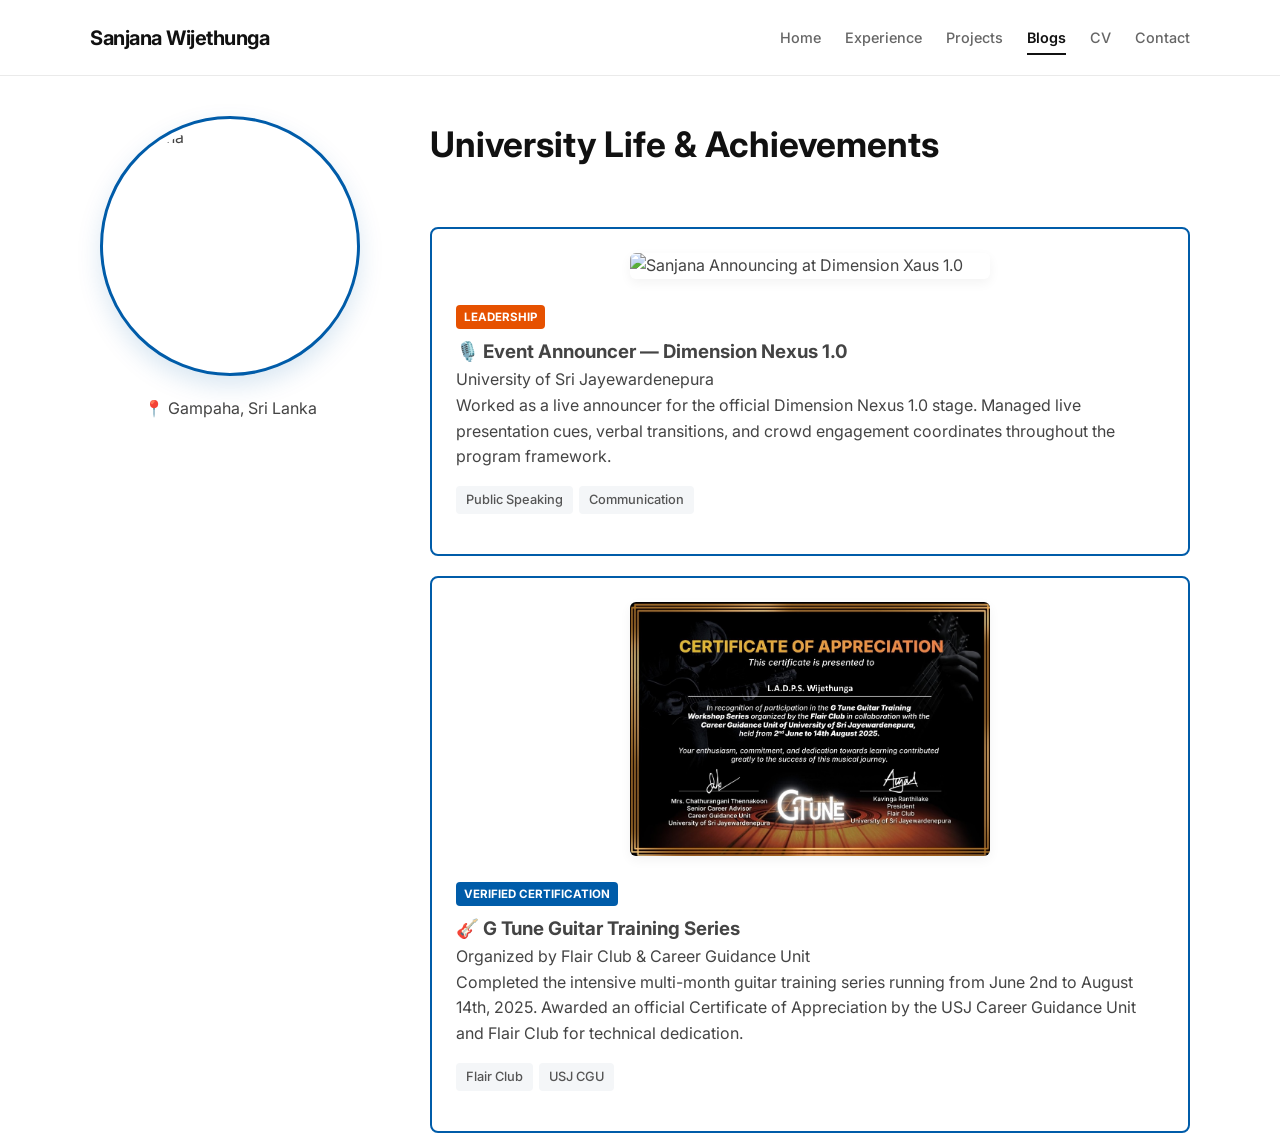
==== Blogs.html @ 4e3bff7c "Created the Blogs.html file" ====
<!DOCTYPE html>
<html lang="en">
<head>
    <meta charset="UTF-8">
    <meta name="viewport" content="width=device-width, initial-scale=1.0">
    <title>Sanjana Wijethunga | Campus Life</title>
    <link rel="stylesheet" href="style.css">
    <link href="https://fonts.googleapis.com/css2?family=Inter:wght@300;400;500;600;700&display=swap" rel="stylesheet">
</head>
<body>

    <!-- Identical Top Header -->
    <header class="top-header">
        <div class="header-container">
            <div class="header-brand">
                <span class="brand-name">Sanjana Wijethunga</span>
            </div>
            <nav class="top-nav">
                <a href="index.html" class="nav-item">Home</a>
                <a href="experience.html" class="nav-item">Experience</a>
                <a href="projects.html" class="nav-item">Projects</a>
                <a href="blog.html" class="nav-item active">Blogs</a>
                <a href="cv.html" class="nav-item">CV</a>
                <a href="contact.html" class="nav-item">Contact</a>
            </nav>
        </div>
    </header>

    <!-- Two-Column Body Content Split -->
    <div class="portfolio-container">
        
        <!-- Left Column: Profile Sidebar -->
        <aside class="profile-column">
            <img src="sanjana1.jpeg" alt="Sanjana" class="profile-img custom-photo-highlight" 
                 onmouseover="this.style.transform='scale(1.03)'; this.style.boxShadow='0 12px 30px rgba(0, 92, 169, 0.25)';"
                 onmouseout="this.style.transform='scale(1)'; this.style.boxShadow='0 10px 25px rgba(0, 92, 169, 0.15)';">
            <div class="profile-location">📍 Gampaha, Sri Lanka</div>
        </aside>

        <!-- Right Column: Visual Media Achievements Stream -->
        <main class="content-column">
            <h2 class="content-title">University Life & Achievements</h2>
            
            <div class="blog-grid-container">
                
                <!-- Entry 1: Dimension Xaus 1.0 Announcer (Updated to Signature Blue Border) -->
                <div class="blog-visual-card" style="flex-direction: column; padding-top: 24px; border: 2px solid #005ca9; border-radius: 8px; background-color: #ffffff; margin-bottom: 20px;">
                    <!-- Clean Centered Photo Frame -->
                    <div class="blog-media-side" style="flex: none; width: 360px; max-width: 90%; height: auto; border: none; border-radius: 6px; overflow: hidden; box-shadow: 0 4px 12px rgba(0, 0, 0, 0.05); margin: 0 auto;">
                        <img src="Announcer.JPEG" alt="Sanjana Announcing at Dimension Xaus 1.0" style="width: 100%; height: auto; display: block; object-fit: contain;">
                    </div>
                    <!-- Left-Aligned Text Content Block -->
                    <div class="blog-info-side" style="padding: 24px; width: 100%; box-sizing: border-box; text-align: left;">
                        <div class="blog-header-meta">
                            <span class="p-badge b-academic" style="background-color: #e65100; color: #ffffff; display: inline-block; margin-bottom: 8px;">Leadership</span>
                            <h3 class="blog-card-title">🎙️ Event Announcer — Dimension Nexus 1.0</h3>
                            <p class="blog-card-subtitle">University of Sri Jayewardenepura</p>
                        </div>
                        <p class="blog-card-short-desc" style="margin-bottom: 16px;">
                            Worked as a live announcer for the official Dimension Nexus 1.0 stage. Managed live presentation cues, verbal transitions, and crowd engagement coordinates throughout the program framework.
                        </p>
                        <div class="project-tags-deck">
                            <span class="tech-tag">Public Speaking</span>
                            <span class="tech-tag">Communication</span>
                        </div>
                    </div>
                </div>

                <!-- Entry 2: G Tune Guitar Certification (Signature Blue Border) -->
                <div class="blog-visual-card" style="flex-direction: column; padding-top: 24px; border: 2px solid #005ca9; border-radius: 8px; background-color: #ffffff;">
                    <!-- Clean Centered Photo Frame -->
                    <div class="blog-media-side" style="flex: none; width: 360px; max-width: 90%; height: auto; border: none; border-radius: 6px; overflow: hidden; box-shadow: 0 4px 12px rgba(0, 0, 0, 0.05); margin: 0 auto;">
                        <img src="Gtunes Certificate.jpeg" alt="G Tune Guitar Workshop Certificate Presentation" style="width: 100%; height: auto; display: block; object-fit: contain;">
                    </div>
                    <!-- Left-Aligned Text Content Block -->
                    <div class="blog-info-side" style="padding: 24px; width: 100%; box-sizing: border-box; text-align: left;">
                        <div class="blog-header-meta">
                            <span class="p-badge b-academic" style="background-color: #005ca9; color: #ffffff; display: inline-block; margin-bottom: 8px;">Verified Certification</span>
                            <h3 class="blog-card-title">🎸 G Tune Guitar Training Series</h3>
                            <p class="blog-card-subtitle">Organized by Flair Club & Career Guidance Unit</p>
                        </div>
                        <p class="blog-card-short-desc" style="margin-bottom: 16px;">
                            Completed the intensive multi-month guitar training series running from June 2nd to August 14th, 2025. Awarded an official Certificate of Appreciation by the USJ Career Guidance Unit and Flair Club for technical dedication.
                        </p>
                        <div class="project-tags-deck">
                            <span class="tech-tag">Flair Club</span>
                            <span class="tech-tag">USJ CGU</span>
                        </div>
                    </div>
                </div>

            </div>
        </main>
    </div>

</body>
</html>
---- style.css ----
/* Base Reset Elements */
* {
    margin: 0;
    padding: 0;
    box-sizing: border-box;
}

body {
    font-family: 'Inter', -apple-system, sans-serif;
    background-color: #ffffff;
    color: #444444;
    line-height: 1.6;
    -webkit-font-smoothing: antialiased;
}

/* Horizontal Top Header Layout */
.top-header {
    width: 100%;
    background-color: #ffffff;
    border-bottom: 1px solid #eaeaea;
    position: sticky;
    top: 0;
    z-index: 1000;
}

.header-container {
    max-width: 1140px;
    margin: 0 auto;
    padding: 20px;
    display: flex;
    justify-content: space-between;
    align-items: center;
}

.brand-name {
    font-size: 1.25rem;
    font-weight: 700;
    color: #111111;
    letter-spacing: -0.5px;
}

/* Top Horizontal Navigation Links */
.top-nav {
    display: flex;
    gap: 24px;
    align-items: center;
}

.nav-item {
    text-decoration: none;
    font-size: 0.9rem;
    font-weight: 500;
    color: #666666;
    transition: color 0.2s ease;
    padding: 6px 0;
    position: relative; /* Setup anchor point for the absolute underline */
}

.nav-item:hover {
    color: #111111;
}

/* Refined Stable Active Navigation Layout */
.nav-item.active {
    color: #111111;
    font-weight: 600;
}

.nav-item.active::after {
    content: '';
    position: absolute;
    bottom: 0;
    left: 0;
    width: 100%;
    height: 2px;
    background-color: #111111;
}

/* Two-Column Distribution Container */
.portfolio-container {
    display: flex;
    max-width: 1140px;
    margin: 40px auto 0 auto;
    padding: 0 20px;
    gap: 60px;
}

/* Left Image Column Box */
.profile-column {
    flex: 0 0 280px;
    display: flex;
    flex-direction: column;
    align-items: center;
}

.profile-img {
    width: 260px;
    height: 260px;
    border-radius: 50%; /* Generates the identical large circular mask */
    object-fit: cover;
    margin-bottom: 20px;
}

/* Sidebar Profile Metadata Info Box Style */
.profile-meta-box {
    width: 100%;
    display: flex;
    flex-direction: column;
    gap: 12px;
    margin-top: 10px;
    padding: 0 10px;
}

.meta-row {
    display: flex;
    align-items: flex-start;
    gap: 12px;
    font-size: 0.9rem;
    color: #444444;
    text-align: left;
}

.meta-icon {
    font-size: 1rem;
    flex-shrink: 0;
}

.meta-text a {
    color: #444444;
    text-decoration: none;
}

.meta-text a:hover {
    color: #111111;
    text-decoration: underline;
}

/* Sidebar Line Spacers */
.sidebar-divider {
    width: 100%;
    border: 0;
    border-top: 1px solid #eaeaea;
    margin: 20px 0;
}

/* Link Groups Architecture Blocks */
.links-group {
    width: 100%;
    text-align: left;
    padding: 0 10px;
}

.links-group-title {
    font-size: 1rem;
    font-weight: 700;
    color: #111111;
    margin-bottom: 16px;
}

.sidebar-links-list {
    list-style: none;
    display: flex;
    flex-direction: column;
    gap: 14px;
}

.sidebar-links-list li a {
    display: flex;
    justify-content: space-between;
    align-items: center;
    text-decoration: none;
    font-size: 0.95rem;
    color: #444444;
    transition: color 0.2s ease;
}

.sidebar-links-list li a:hover {
    color: #111111;
}

.arrow-icon {
    font-size: 0.85rem;
    color: #999999;
    transition: color 0.2s ease;
}

.sidebar-links-list li a:hover .arrow-icon {
    color: #111111;
}

/* Right Content Column Layout */
.content-column {
    flex: 1;
    display: flex;
    flex-direction: column;
    gap: 30px;
}

/* Typography Inside Main Section */
.content-title {
    font-size: 2.2rem;
    font-weight: 700;
    color: #111111;
    margin-bottom: 25px;
}

.about-text {
    font-size: 1rem;
    color: #555555;
    margin-bottom: 20px;
    text-align: left;
}

/* Content Information Cards (For experience & projects pages) */
.info-card {
    background-color: #ffffff;
    border: 1px solid #eef0f2;
    border-radius: 12px;
    padding: 28px;
}

.card-title {
    font-size: 1.3rem;
    font-weight: 700;
    color: #111111;
    margin-bottom: 20px;
}

/* Layout Adaptation for Mobile Screens */
@media (max-width: 800px) {
    .header-container {
        flex-direction: column;
        gap: 15px;
        text-align: center;
    }
    
    .top-nav {
        gap: 15px;
        flex-wrap: wrap;
        justify-content: center;
    }

    .portfolio-container {
        flex-direction: column;
        align-items: center;
        gap: 40px;
        margin-top: 20px;
    }

    .profile-column {
        flex: none;
        width: 100%;
    }
}

/* Brand Vector Icon Formatting Rules */
.sidebar-links-list .link-label {
    display: flex;
    align-items: center;
    gap: 8px;
}

.brand-logo-icon {
    width: 16px;
    height: 16px;
    transition: fill 0.2s ease;
    display: inline-block;
}

/* Specific Brand Colors for Logos */
.linkedin-icon {
    fill: #0a66c2; /* Official LinkedIn Blue */
}

.github-icon {
    fill: #24292e; /* Official GitHub Dark Gray */
}

/* Elegant color transitions when hovering over rows */
.sidebar-links-list li a:hover .linkedin-icon {
    fill: #004182; /* Deepens the blue on hover */
}

.sidebar-links-list li a:hover .github-icon {
    fill: #000000; /* Darkens to pure black on hover */
}

/* ==========================================================================
   NEW ADDITIONS: Timeline Architecture & Graphical Skills Grid
   ========================================================================== */

/* Timeline Layout for Education Milestones */
.timeline {
    position: relative;
    padding-left: 24px;
    border-left: 2px solid #eaeaea;
    display: flex;
    flex-direction: column;
}

.timeline-item {
    position: relative;
}

/* Custom indicator node elements mimicking modern CVs */
.timeline-item::before {
    content: '';
    position: absolute;
    left: -31px;
    top: 6px;
    width: 12px;
    height: 12px;
    border-radius: 50%;
    background-color: #ffffff;
    border: 2px solid #111111;
    z-index: 2;
}

.item-header {
    display: flex;
    justify-content: space-between;
    align-items: center;
    margin-bottom: 6px;
    flex-wrap: wrap;
    gap: 8px;
}

.item-role {
    font-size: 1.1rem;
    font-weight: 600;
    color: #111111;
}

/* Timeline Custom Status Badges */
.badge {
    font-size: 0.75rem;
    font-weight: 600;
    padding: 4px 8px;
    border-radius: 4px;
}

.badge-present {
    background-color: #e6f4ea;
    color: #137333;
}

.item-institution {
    font-size: 0.95rem;
    font-weight: 500;
    color: #666666;
    margin-bottom: 8px;
}

.item-details {
    font-size: 0.95rem;
    color: #555555;
}

/* Technical Skills Tool Matrix Design */
.skills-icon-grid {
    display: grid;
    grid-template-columns: repeat(auto-fill, minmax(90px, 1fr));
    gap: 30px 20px;
    margin-top: 25px;
    justify-items: center;
}

.skills-icon-item {
    display: flex;
    flex-direction: column;
    align-items: center;
    justify-content: center;
    text-align: center;
    gap: 12px;
    width: 100%;
}

.skill-logo {
    width: 48px;
    height: 48px;
    object-fit: contain;
    filter: drop-shadow(0px 2px 4px rgba(0, 0, 0, 0.05));
    transition: transform 0.2s ease;
}

.skills-icon-item:hover .skill-logo {
    transform: translateY(-4px);
}

.skill-name {
    font-size: 0.85rem;
    font-weight: 500;
    color: #444444;
}

/* Fallback structural styling for custom scientific software icon modules */
.fallback-skill-icon {
    width: 48px;
    height: 48px;
    border-radius: 10px;
    display: flex;
    align-items: center;
    justify-content: center;
    font-size: 1.6rem;
    box-shadow: 0px 2px 5px rgba(0,0,0,0.06);
    border: 1px solid #f0f0f0;
    transition: transform 0.2s ease;
    background-color: #ffffff;
}

.math-orange { border-color: #ffe0cc; background-color: #fff5f0; }
.physics-blue { border-color: #d0e8ff; background-color: #f2f8ff; }
.xampp-orange { border-color: #ffd8be; background-color: #fff9f5; }

.skills-icon-item:hover .fallback-skill-icon {
    transform: translateY(-4px);
}

/* Responsive adjustment breakpoints for icons in mobile viewport views */
@media (max-width: 480px) {
    .skills-icon-grid {
        grid-template-columns: repeat(3, 1fr);
        gap: 20px 10px;
    }
}

/* --- Custom Project Showcase Elements --- */

/* Photo Highlight Framework */
.custom-photo-highlight {
    border: 3px solid #005ca9;
    padding: 6px;
    background-color: #ffffff;
    box-shadow: 0 10px 25px rgba(0, 92, 169, 0.15);
    transition: transform 0.3s ease, box-shadow 0.3s ease;
    display: block;
}

/* Card Outer Containers */
.projects-wrapper {
    display: flex;
    flex-direction: column;
    gap: 20px;
    margin-top: 15px;
}

.custom-project-card {
    background-color: #ffffff;
    border: 2px solid #e2e8f0;
    border-radius: 8px;
    padding: 24px;
    box-shadow: 0 4px 12px rgba(0, 0, 0, 0.01);
    transition: border-color 0.25s ease, box-shadow 0.25s ease;
}

/* Highlighted Main Profile Card Accent */
.custom-project-card.featured-project {
    border-color: #005ca9;
    box-shadow: 0 4px 14px rgba(0, 92, 169, 0.03);
}

.custom-project-card:hover {
    border-color: #005ca9;
    box-shadow: 0 6px 18px rgba(0, 92, 169, 0.06);
}

/* Header Text Alignments */
.project-header-row {
    display: flex;
    justify-content: space-between;
    align-items: flex-start;
    flex-wrap: wrap;
    gap: 10px;
    margin-bottom: 4px;
}

.project-card-title {
    font-size: 1.2rem;
    font-weight: 700;
    color: #111111;
    margin: 0;
}

.project-card-subtitle {
    font-size: 0.88rem;
    font-weight: 600;
    color: #005ca9;
    margin: 0 0 12px 0;
}

.project-card-text {
    font-size: 0.95rem;
    line-height: 1.6;
    color: #444444;
    margin: 0 0 16px 0;
}

/* Dynamic Tag Array Deck */
.project-tags-deck {
    display: flex;
    flex-wrap: wrap;
    gap: 6px;
    margin-bottom: 16px;
}

.tech-tag {
    font-size: 0.8rem;
    font-weight: 500;
    padding: 4px 10px;
    background-color: #f4f6f8;
    color: #555555;
    border-radius: 4px;
}

/* Micro Badge Layout Elements */
.project-badge-container {
    display: flex;
    gap: 6px;
}

.p-badge {
    font-size: 0.72rem;
    font-weight: 700;
    text-transform: uppercase;
    padding: 3px 8px;
    border-radius: 4px;
    background-color: #f1f5f9;
    color: #475569;
}

.p-badge.b-featured {
    background-color: #111111;
    color: #ffffff;
}

.p-badge.b-academic {
    background-color: #e3f2fd;
    color: #005ca9;
}

/* Interactive Action Triggers */
.project-action-bar {
    display: flex;
    gap: 12px;
    border-top: 1px solid #f1f5f9;
    padding-top: 16px;
    margin-top: 8px;
}

.project-btn-primary {
    font-size: 0.88rem;
    font-weight: 600;
    color: #ffffff;
    background-color: #005ca9;
    padding: 6px 14px;
    border-radius: 6px;
    text-decoration: none;
    transition: background-color 0.2s ease;
}

.project-btn-primary:hover {
    background-color: #004682;
}

.project-btn-secondary {
    font-size: 0.88rem;
    font-weight: 600;
    color: #005ca9;
    background-color: transparent;
    padding: 6px 14px;
    border: 1px solid #005ca9;
    border-radius: 6px;
    text-decoration: none;
    transition: background-color 0.2s ease, color 0.2s ease;
}

.project-btn-secondary:hover {
    background-color: rgba(0, 92, 169, 0.05);
}

/* ==========================================================================
   Case Study Detail Page Layout Styles (For project-detail.html)
   ========================================================================== */

.case-study-body {
    font-family: 'Inter', sans-serif;
    background-color: #ffffff;
    color: #111111;
    margin: 0;
    padding: 0;
}

.case-study-wrapper {
    max-width: 900px;
    margin: 0 auto;
    padding: 40px 20px 80px 20px;
}

.back-link {
    display: inline-flex;
    align-items: center;
    gap: 8px;
    text-decoration: none;
    color: #444444;
    font-weight: 600;
    font-size: 0.95rem;
    margin-bottom: 24px;
    transition: color 0.2s ease;
}

.back-link:hover {
    color: #005ca9;
}

.breadcrumbs {
    font-size: 0.85rem;
    color: #777777;
    margin-bottom: 20px;
}

.breadcrumbs a {
    color: #777777;
    text-decoration: none;
}

.breadcrumbs a:hover {
    text-decoration: underline;
}

.badge-row {
    display: flex;
    gap: 8px;
    margin-bottom: 16px;
}

.pill-badge {
    font-size: 0.75rem;
    font-weight: 600;
    padding: 4px 12px;
    border-radius: 20px;
    border: 1px solid #dddddd;
    color: #333333;
    background: #ffffff;
}

.pill-badge.featured {
    background-color: #111111;
    color: #ffffff;
    border-color: #111111;
    display: inline-flex;
    align-items: center;
    gap: 4px;
}

.main-title {
    font-size: 2.4rem;
    font-weight: 800;
    letter-spacing: -0.03em;
    line-height: 1.15;
    color: #111111;
    margin: 0 0 16px 0;
}

.meta-row {
    display: flex;
    gap: 20px;
    font-size: 0.9rem;
    color: #666666;
    margin-bottom: 30px;
}

.meta-item {
    display: inline-flex;
    align-items: center;
    gap: 6px;
}

.hero-placeholder {
    width: 100%;
    height: 380px;
    background: linear-gradient(135deg, #005ca9 0%, #003666 100%);
    border-radius: 12px;
    display: flex;
    flex-direction: column;
    justify-content: center;
    padding: 40px;
    box-sizing: border-box;
    color: #ffffff;
    margin-bottom: 30px;
    box-shadow: 0 10px 30px rgba(0, 92, 169, 0.1);
    position: relative;
    overflow: hidden;
}

.hero-placeholder h2 {
    font-size: 2.5rem;
    font-weight: 800;
    max-width: 600px;
    line-height: 1.2;
    margin: 0 0 10px 0;
    z-index: 2;
}

.hero-placeholder p {
    font-size: 1.1rem;
    opacity: 0.85;
    margin: 0;
    z-index: 2;
}

.hero-graphic-decoration {
    position: absolute;
    right: -20px;
    bottom: -20px;
    opacity: 0.12;
    width: 320px;
    height: 320px;
    fill: #ffffff;
}

.abstract-text {
    font-size: 1.1rem;
    line-height: 1.6;
    color: #444444;
    margin-bottom: 35px;
}

.section-heading {
    font-size: 1.5rem;
    font-weight: 700;
    color: #111111;
    margin: 0 0 16px 0;
    letter-spacing: -0.01em;
}

.body-text {
    font-size: 1rem;
    line-height: 1.65;
    color: #333333;
    margin-bottom: 30px;
}

.tech-pill-container {
    display: flex;
    flex-wrap: wrap;
    gap: 8px;
    margin-bottom: 40px;
    padding-bottom: 20px;
    border-bottom: 1px solid #eeeeee;
}

.tech-pill {
    font-size: 0.85rem;
    font-weight: 500;
    padding: 6px 14px;
    background-color: #f4f6f8;
    color: #444444;
    border-radius: 6px;
}

.highlights-list {
    padding-left: 20px;
    margin: 0;
}

.highlights-list li {
    font-size: 1rem;
    line-height: 1.65;
    color: #333333;
    margin-bottom: 12px;
}

/* Interactive GitHub Action CTA Button */
.github-cta-btn {
    display: inline-flex;
    align-items: center;
    gap: 10px;
    font-size: 0.95rem;
    font-weight: 600;
    color: #ffffff;
    background-color: #111111;
    padding: 12px 24px;
    border-radius: 6px;
    text-decoration: none;
    transition: background-color 0.2s ease, transform 0.2s ease;
}

.github-cta-btn:hover {
    background-color: #005ca9;
    transform: translateY(-2px);
}
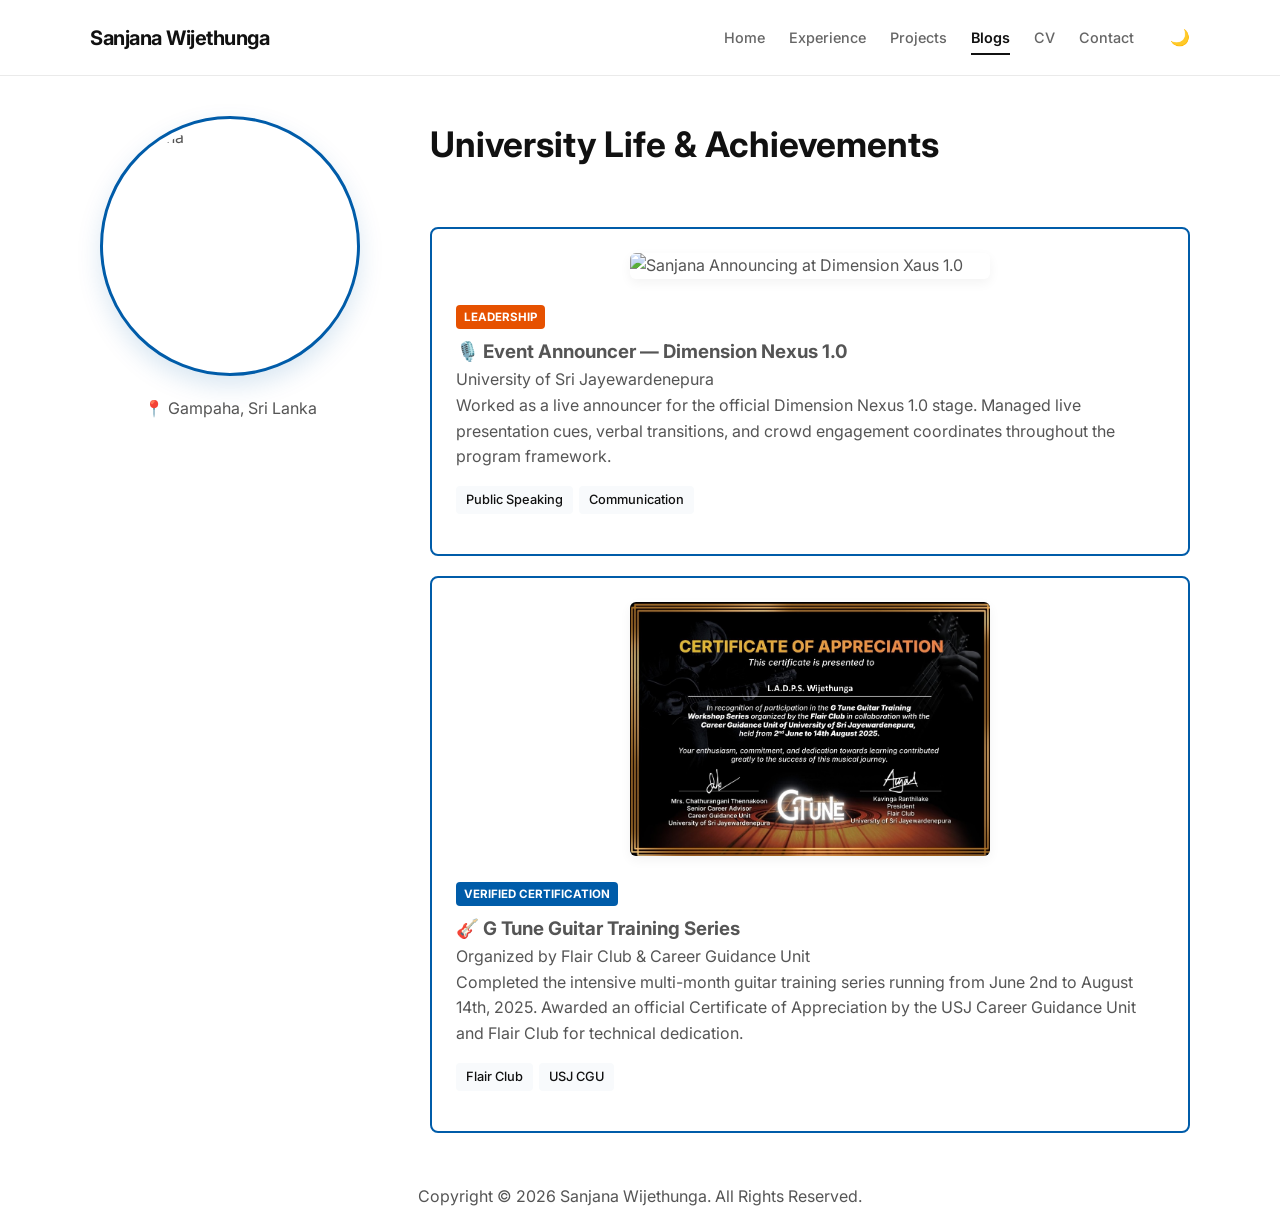
==== commit 22be1a16: "Added dark mode feature and copy right rule at the bottom" ====
--- a/Blogs.html
+++ b/Blogs.html
@@ -1,6 +1,12 @@
 <!DOCTYPE html>
 <html lang="en">
 <head>
+    <script>
+        if (localStorage.getItem('theme') === 'dark') {
+            document.documentElement.setAttribute('data-theme', 'dark');
+        }
+    </script>
+</head>
     <meta charset="UTF-8">
     <meta name="viewport" content="width=device-width, initial-scale=1.0">
     <title>Sanjana Wijethunga | Campus Life</title>
@@ -22,6 +28,7 @@
                 <a href="blog.html" class="nav-item active">Blogs</a>
                 <a href="cv.html" class="nav-item">CV</a>
                 <a href="contact.html" class="nav-item">Contact</a>
+                <button id="theme-toggle" class="theme-btn">🌙</button>
             </nav>
         </div>
     </header>
@@ -92,6 +99,11 @@
             </div>
         </main>
     </div>
-
+  <br>
+    <br>
+    <footer class="main-footer" align="center">
+        <p>Copyright &copy; 2026 Sanjana Wijethunga. All Rights Reserved.</p>
+    </footer>
+   <script src="script.js"></script>
 </body>
 </html>
--- a/style.css
+++ b/style.css
@@ -1,3 +1,33 @@
+/* ==========================================
+   THEMING DESIGN VARIABLES 
+   ========================================== */
+
+/* Light Mode Theme Rules */
+:root {
+    --bg-primary: #ffffff;
+    --bg-secondary: #f8fafc;
+    --text-main: #111111;
+    --text-muted: #555555;
+    --text-nav: #666666;
+    --card-bg: #ffffff;
+    --border-color: #eaeaea;
+    --accent-blue: #005ca9;
+    --card-border: #e2e8f0;
+}
+
+/* Dark Mode Theme Rules Override */
+[data-theme="dark"] {
+    --bg-primary: #0f172a;       /* Deep slate background */
+    --bg-secondary: #1e293b;     /* Darker slate panels */
+    --text-main: #f8fafc;        /* High contrast bright text */
+    --text-muted: #94a3b8;       /* Readable soft grey text */
+    --text-nav: #cbd5e1;         /* Bright navigation items */
+    --card-bg: #1e293b;          /* Sleek inner dark cards */
+    --border-color: #334155;     /* Dark accent seam borders */
+    --accent-blue: #38bdf8;      /* Vibrant high-contrast electric blue */
+    --card-border: #334155;
+}
+
 /* Base Reset Elements */
 * {
     margin: 0;
@@ -7,20 +37,22 @@
 
 body {
     font-family: 'Inter', -apple-system, sans-serif;
-    background-color: #ffffff;
-    color: #444444;
+    background-color: var(--bg-primary);
+    color: var(--text-muted);
     line-height: 1.6;
     -webkit-font-smoothing: antialiased;
+    transition: background-color 0.25s ease, color 0.25s ease;
 }
 
 /* Horizontal Top Header Layout */
 .top-header {
     width: 100%;
-    background-color: #ffffff;
-    border-bottom: 1px solid #eaeaea;
+    background-color: var(--bg-primary);
+    border-bottom: 1px solid var(--border-color);
     position: sticky;
     top: 0;
     z-index: 1000;
+    transition: background-color 0.25s ease, border-color 0.25s ease;
 }
 
 .header-container {
@@ -35,7 +67,7 @@
 .brand-name {
     font-size: 1.25rem;
     font-weight: 700;
-    color: #111111;
+    color: var(--text-main);
     letter-spacing: -0.5px;
 }
 
@@ -50,19 +82,19 @@
     text-decoration: none;
     font-size: 0.9rem;
     font-weight: 500;
-    color: #666666;
+    color: var(--text-nav);
     transition: color 0.2s ease;
     padding: 6px 0;
-    position: relative; /* Setup anchor point for the absolute underline */
+    position: relative; 
 }
 
 .nav-item:hover {
-    color: #111111;
+    color: var(--text-main);
 }
 
 /* Refined Stable Active Navigation Layout */
 .nav-item.active {
-    color: #111111;
+    color: var(--text-main);
     font-weight: 600;
 }
 
@@ -73,7 +105,7 @@
     left: 0;
     width: 100%;
     height: 2px;
-    background-color: #111111;
+    background-color: var(--text-main);
 }
 
 /* Two-Column Distribution Container */
@@ -83,6 +115,7 @@
     margin: 40px auto 0 auto;
     padding: 0 20px;
     gap: 60px;
+    background-color: var(--bg-primary);
 }
 
 /* Left Image Column Box */
@@ -96,7 +129,7 @@
 .profile-img {
     width: 260px;
     height: 260px;
-    border-radius: 50%; /* Generates the identical large circular mask */
+    border-radius: 50%; 
     object-fit: cover;
     margin-bottom: 20px;
 }
@@ -116,7 +149,7 @@
     align-items: flex-start;
     gap: 12px;
     font-size: 0.9rem;
-    color: #444444;
+    color: var(--text-muted);
     text-align: left;
 }
 
@@ -126,12 +159,12 @@
 }
 
 .meta-text a {
-    color: #444444;
+    color: var(--text-muted);
     text-decoration: none;
 }
 
 .meta-text a:hover {
-    color: #111111;
+    color: var(--text-main);
     text-decoration: underline;
 }
 
@@ -139,7 +172,7 @@
 .sidebar-divider {
     width: 100%;
     border: 0;
-    border-top: 1px solid #eaeaea;
+    border-top: 1px solid var(--border-color);
     margin: 20px 0;
 }
 
@@ -153,7 +186,7 @@
 .links-group-title {
     font-size: 1rem;
     font-weight: 700;
-    color: #111111;
+    color: var(--text-main);
     margin-bottom: 16px;
 }
 
@@ -170,22 +203,22 @@
     align-items: center;
     text-decoration: none;
     font-size: 0.95rem;
-    color: #444444;
+    color: var(--text-muted);
     transition: color 0.2s ease;
 }
 
 .sidebar-links-list li a:hover {
-    color: #111111;
+    color: var(--text-main);
 }
 
 .arrow-icon {
     font-size: 0.85rem;
-    color: #999999;
+    color: var(--text-nav);
     transition: color 0.2s ease;
 }
 
 .sidebar-links-list li a:hover .arrow-icon {
-    color: #111111;
+    color: var(--text-main);
 }
 
 /* Right Content Column Layout */
@@ -200,29 +233,30 @@
 .content-title {
     font-size: 2.2rem;
     font-weight: 700;
-    color: #111111;
+    color: var(--text-main);
     margin-bottom: 25px;
 }
 
 .about-text {
     font-size: 1rem;
-    color: #555555;
+    color: var(--text-muted);
     margin-bottom: 20px;
     text-align: left;
 }
 
-/* Content Information Cards (For experience & projects pages) */
+/* Content Information Cards */
 .info-card {
-    background-color: #ffffff;
-    border: 1px solid #eef0f2;
+    background-color: var(--card-bg);
+    border: 1px solid var(--border-color);
     border-radius: 12px;
     padding: 28px;
+    transition: background-color 0.25s ease, border-color 0.25s ease;
 }
 
 .card-title {
     font-size: 1.3rem;
     font-weight: 700;
-    color: #111111;
+    color: var(--text-main);
     margin-bottom: 20px;
 }
 
@@ -269,31 +303,22 @@
 
 /* Specific Brand Colors for Logos */
 .linkedin-icon {
-    fill: #0a66c2; /* Official LinkedIn Blue */
+    fill: #0a66c2; 
 }
 
 .github-icon {
-    fill: #24292e; /* Official GitHub Dark Gray */
-}
-
-/* Elegant color transitions when hovering over rows */
+    fill: var(--text-main); /* Dynamically scales down tracking fields safely */
+}
+
 .sidebar-links-list li a:hover .linkedin-icon {
-    fill: #004182; /* Deepens the blue on hover */
-}
-
-.sidebar-links-list li a:hover .github-icon {
-    fill: #000000; /* Darkens to pure black on hover */
-}
-
-/* ==========================================================================
-   NEW ADDITIONS: Timeline Architecture & Graphical Skills Grid
-   ========================================================================== */
+    fill: #004182; 
+}
 
 /* Timeline Layout for Education Milestones */
 .timeline {
     position: relative;
     padding-left: 24px;
-    border-left: 2px solid #eaeaea;
+    border-left: 2px solid var(--border-color);
     display: flex;
     flex-direction: column;
 }
@@ -302,7 +327,6 @@
     position: relative;
 }
 
-/* Custom indicator node elements mimicking modern CVs */
 .timeline-item::before {
     content: '';
     position: absolute;
@@ -311,8 +335,8 @@
     width: 12px;
     height: 12px;
     border-radius: 50%;
-    background-color: #ffffff;
-    border: 2px solid #111111;
+    background-color: var(--bg-primary);
+    border: 2px solid var(--text-main);
     z-index: 2;
 }
 
@@ -328,7 +352,7 @@
 .item-role {
     font-size: 1.1rem;
     font-weight: 600;
-    color: #111111;
+    color: var(--text-main);
 }
 
 /* Timeline Custom Status Badges */
@@ -344,16 +368,21 @@
     color: #137333;
 }
 
+[data-theme="dark"] .badge-present {
+    background-color: #064e3b;
+    color: #34d399;
+}
+
 .item-institution {
     font-size: 0.95rem;
     font-weight: 500;
-    color: #666666;
+    color: var(--text-muted);
     margin-bottom: 8px;
 }
 
 .item-details {
     font-size: 0.95rem;
-    color: #555555;
+    color: var(--text-muted);
 }
 
 /* Technical Skills Tool Matrix Design */
@@ -390,10 +419,10 @@
 .skill-name {
     font-size: 0.85rem;
     font-weight: 500;
-    color: #444444;
-}
-
-/* Fallback structural styling for custom scientific software icon modules */
+    color: var(--text-muted);
+}
+
+/* Fallback structural styling for custom software icons */
 .fallback-skill-icon {
     width: 48px;
     height: 48px;
@@ -403,20 +432,23 @@
     justify-content: center;
     font-size: 1.6rem;
     box-shadow: 0px 2px 5px rgba(0,0,0,0.06);
-    border: 1px solid #f0f0f0;
+    border: 1px solid var(--border-color);
     transition: transform 0.2s ease;
-    background-color: #ffffff;
+    background-color: var(--card-bg);
 }
 
 .math-orange { border-color: #ffe0cc; background-color: #fff5f0; }
 .physics-blue { border-color: #d0e8ff; background-color: #f2f8ff; }
 .xampp-orange { border-color: #ffd8be; background-color: #fff9f5; }
 
+[data-theme="dark"] .math-orange { background-color: #431407; border-color: #7c2d12; }
+[data-theme="dark"] .physics-blue { background-color: #1e3a8a; border-color: #1e40af; }
+[data-theme="dark"] .xampp-orange { background-color: #451a03; border-color: #78350f; }
+
 .skills-icon-item:hover .fallback-skill-icon {
     transform: translateY(-4px);
 }
 
-/* Responsive adjustment breakpoints for icons in mobile viewport views */
 @media (max-width: 480px) {
     .skills-icon-grid {
         grid-template-columns: repeat(3, 1fr);
@@ -425,18 +457,15 @@
 }
 
 /* --- Custom Project Showcase Elements --- */
-
-/* Photo Highlight Framework */
 .custom-photo-highlight {
-    border: 3px solid #005ca9;
+    border: 3px solid var(--accent-blue);
     padding: 6px;
-    background-color: #ffffff;
+    background-color: var(--bg-primary);
     box-shadow: 0 10px 25px rgba(0, 92, 169, 0.15);
     transition: transform 0.3s ease, box-shadow 0.3s ease;
     display: block;
 }
 
-/* Card Outer Containers */
 .projects-wrapper {
     display: flex;
     flex-direction: column;
@@ -445,26 +474,22 @@
 }
 
 .custom-project-card {
-    background-color: #ffffff;
-    border: 2px solid #e2e8f0;
+    background-color: var(--card-bg);
+    border: 2px solid var(--card-border);
     border-radius: 8px;
     padding: 24px;
     box-shadow: 0 4px 12px rgba(0, 0, 0, 0.01);
     transition: border-color 0.25s ease, box-shadow 0.25s ease;
 }
 
-/* Highlighted Main Profile Card Accent */
 .custom-project-card.featured-project {
-    border-color: #005ca9;
-    box-shadow: 0 4px 14px rgba(0, 92, 169, 0.03);
+    border-color: var(--accent-blue);
 }
 
 .custom-project-card:hover {
-    border-color: #005ca9;
-    box-shadow: 0 6px 18px rgba(0, 92, 169, 0.06);
-}
-
-/* Header Text Alignments */
+    border-color: var(--accent-blue);
+}
+
 .project-header-row {
     display: flex;
     justify-content: space-between;
@@ -477,25 +502,23 @@
 .project-card-title {
     font-size: 1.2rem;
     font-weight: 700;
-    color: #111111;
-    margin: 0;
+    color: var(--text-main);
 }
 
 .project-card-subtitle {
     font-size: 0.88rem;
     font-weight: 600;
-    color: #005ca9;
+    color: var(--accent-blue);
     margin: 0 0 12px 0;
 }
 
 .project-card-text {
     font-size: 0.95rem;
     line-height: 1.6;
-    color: #444444;
+    color: var(--text-muted);
     margin: 0 0 16px 0;
 }
 
-/* Dynamic Tag Array Deck */
 .project-tags-deck {
     display: flex;
     flex-wrap: wrap;
@@ -507,12 +530,11 @@
     font-size: 0.8rem;
     font-weight: 500;
     padding: 4px 10px;
-    background-color: #f4f6f8;
-    color: #555555;
+    background-color: var(--bg-secondary);
+    color: var(--text-main);
     border-radius: 4px;
 }
 
-/* Micro Badge Layout Elements */
 .project-badge-container {
     display: flex;
     gap: 6px;
@@ -524,25 +546,24 @@
     text-transform: uppercase;
     padding: 3px 8px;
     border-radius: 4px;
-    background-color: #f1f5f9;
-    color: #475569;
+    background-color: var(--bg-secondary);
+    color: var(--text-muted);
 }
 
 .p-badge.b-featured {
-    background-color: #111111;
-    color: #ffffff;
+    background-color: var(--text-main);
+    color: var(--bg-primary);
 }
 
 .p-badge.b-academic {
-    background-color: #e3f2fd;
-    color: #005ca9;
-}
-
-/* Interactive Action Triggers */
+    background-color: var(--bg-secondary);
+    color: var(--accent-blue);
+}
+
 .project-action-bar {
     display: flex;
     gap: 12px;
-    border-top: 1px solid #f1f5f9;
+    border-top: 1px solid var(--border-color);
     padding-top: 16px;
     margin-top: 8px;
 }
@@ -550,7 +571,7 @@
 .project-btn-primary {
     font-size: 0.88rem;
     font-weight: 600;
-    color: #ffffff;
+    color: #ffffff !important;
     background-color: #005ca9;
     padding: 6px 14px;
     border-radius: 6px;
@@ -565,10 +586,10 @@
 .project-btn-secondary {
     font-size: 0.88rem;
     font-weight: 600;
-    color: #005ca9;
+    color: var(--accent-blue);
     background-color: transparent;
     padding: 6px 14px;
-    border: 1px solid #005ca9;
+    border: 1px solid var(--accent-blue);
     border-radius: 6px;
     text-decoration: none;
     transition: background-color 0.2s ease, color 0.2s ease;
@@ -579,15 +600,11 @@
 }
 
 /* ==========================================================================
-   Case Study Detail Page Layout Styles (For project-detail.html)
+   Case Study Detail Page Layout Styles
    ========================================================================== */
-
 .case-study-body {
-    font-family: 'Inter', sans-serif;
-    background-color: #ffffff;
-    color: #111111;
-    margin: 0;
-    padding: 0;
+    background-color: var(--bg-primary);
+    color: var(--text-main);
 }
 
 .case-study-wrapper {
@@ -601,7 +618,7 @@
     align-items: center;
     gap: 8px;
     text-decoration: none;
-    color: #444444;
+    color: var(--text-muted);
     font-weight: 600;
     font-size: 0.95rem;
     margin-bottom: 24px;
@@ -609,22 +626,18 @@
 }
 
 .back-link:hover {
-    color: #005ca9;
+    color: var(--accent-blue);
 }
 
 .breadcrumbs {
     font-size: 0.85rem;
-    color: #777777;
+    color: var(--text-muted);
     margin-bottom: 20px;
 }
 
 .breadcrumbs a {
-    color: #777777;
+    color: var(--text-muted);
     text-decoration: none;
-}
-
-.breadcrumbs a:hover {
-    text-decoration: underline;
 }
 
 .badge-row {
@@ -638,15 +651,15 @@
     font-weight: 600;
     padding: 4px 12px;
     border-radius: 20px;
-    border: 1px solid #dddddd;
-    color: #333333;
-    background: #ffffff;
+    border: 1px solid var(--border-color);
+    color: var(--text-main);
+    background: var(--card-bg);
 }
 
 .pill-badge.featured {
-    background-color: #111111;
-    color: #ffffff;
-    border-color: #111111;
+    background-color: var(--text-main);
+    color: var(--bg-primary);
+    border-color: var(--text-main);
     display: inline-flex;
     align-items: center;
     gap: 4px;
@@ -657,16 +670,8 @@
     font-weight: 800;
     letter-spacing: -0.03em;
     line-height: 1.15;
-    color: #111111;
+    color: var(--text-main);
     margin: 0 0 16px 0;
-}
-
-.meta-row {
-    display: flex;
-    gap: 20px;
-    font-size: 0.9rem;
-    color: #666666;
-    margin-bottom: 30px;
 }
 
 .meta-item {
@@ -708,27 +713,17 @@
     z-index: 2;
 }
 
-.hero-graphic-decoration {
-    position: absolute;
-    right: -20px;
-    bottom: -20px;
-    opacity: 0.12;
-    width: 320px;
-    height: 320px;
-    fill: #ffffff;
-}
-
 .abstract-text {
     font-size: 1.1rem;
     line-height: 1.6;
-    color: #444444;
+    color: var(--text-muted);
     margin-bottom: 35px;
 }
 
 .section-heading {
     font-size: 1.5rem;
     font-weight: 700;
-    color: #111111;
+    color: var(--text-main);
     margin: 0 0 16px 0;
     letter-spacing: -0.01em;
 }
@@ -736,7 +731,7 @@
 .body-text {
     font-size: 1rem;
     line-height: 1.65;
-    color: #333333;
+    color: var(--text-main);
     margin-bottom: 30px;
 }
 
@@ -746,28 +741,30 @@
     gap: 8px;
     margin-bottom: 40px;
     padding-bottom: 20px;
-    border-bottom: 1px solid #eeeeee;
+    border-bottom: 1px solid var(--border-color);
 }
 
 .tech-pill {
     font-size: 0.85rem;
     font-weight: 500;
     padding: 6px 14px;
-    background-color: #f4f6f8;
-    color: #444444;
+    background-color: var(--bg-secondary);
+    color: var(--text-main);
     border-radius: 6px;
-}
-
-.highlights-list {
-    padding-left: 20px;
-    margin: 0;
 }
 
 .highlights-list li {
     font-size: 1rem;
     line-height: 1.65;
-    color: #333333;
+    color: var(--text-muted);
     margin-bottom: 12px;
+}
+
+/* Input Forms Clean Mapping */
+input, textarea {
+    background-color: var(--card-bg) !important;
+    color: var(--text-main) !important;
+    border: 1px solid var(--border-color) !important;
 }
 
 /* Interactive GitHub Action CTA Button */
@@ -777,8 +774,8 @@
     gap: 10px;
     font-size: 0.95rem;
     font-weight: 600;
-    color: #ffffff;
-    background-color: #111111;
+    color: var(--bg-primary);
+    background-color: var(--text-main);
     padding: 12px 24px;
     border-radius: 6px;
     text-decoration: none;
@@ -786,6 +783,60 @@
 }
 
 .github-cta-btn:hover {
-    background-color: #005ca9;
+    background-color: var(--accent-blue);
     transform: translateY(-2px);
+}
+
+/* Navigation Theme Button (Perfect Alignment Rule) */
+.theme-btn {
+    background: none !important;
+    border: none !important;
+    font-size: 1rem;            
+    color: var(--text-main);    
+    cursor: pointer;
+    padding: 0;
+    margin-left: 12px;          
+    display: inline-flex;
+    align-items: center;
+    vertical-align: middle;
+    transition: opacity 0.2s ease;
+}
+
+.theme-btn:hover {
+    opacity: 0.7;
+    transform: none !important; 
+}
+
+/* ==========================================
+   HEAVY-DUTY FIX FOR THE LARGE WHITE BLOCKS
+   ========================================== */
+
+/* Forces the main layout columns and their inner blocks to turn dark */
+[data-theme="dark"] .content-column > div,
+[data-theme="dark"] .blog-wrapper,
+[data-theme="dark"] .blog-content,
+[data-theme="dark"] .main-content,
+[data-theme="dark"] .info-card {
+    background-color: var(--card-bg) !important;
+    border-color: var(--border-color) !important;
+    color: var(--text-main) !important;
+}
+
+/* Forces any white container surfaces on the home or experience pages to shift */
+[data-theme="dark"] div[style*="background-color: #ffffff"],
+[data-theme="dark"] div[style*="background-color:#ffffff"] {
+    background-color: var(--card-bg) !important;
+}
+
+/* Fixes text elements inside that container to make sure they are readable */
+[data-theme="dark"] .content-column > div *,
+[data-theme="dark"] .blog-wrapper * {
+    color: var(--text-main);
+}
+
+/* Keeps subtle paragraph/description texts muted for good contrast */
+[data-theme="dark"] .content-column p,
+[data-theme="dark"] .content-column span,
+[data-theme="dark"] .about-text {
+    color: var(--text-muted) !important;
 }
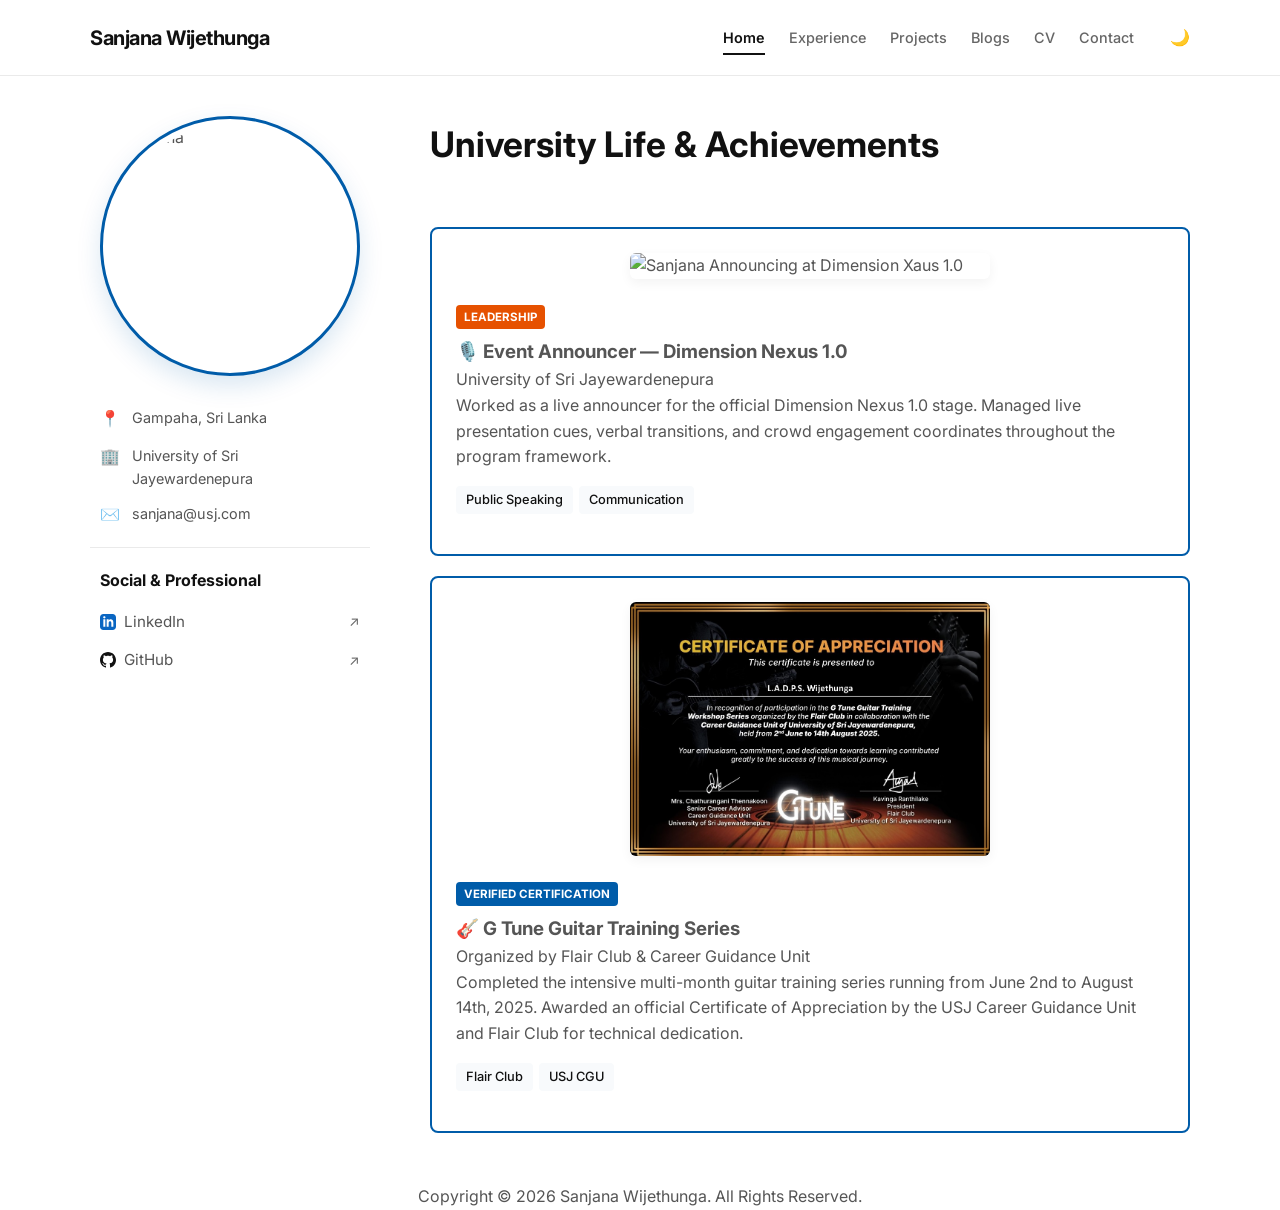
==== commit 0041f0ec: "corrected some errors" ====
--- a/Blogs.html
+++ b/Blogs.html
@@ -22,12 +22,12 @@
                 <span class="brand-name">Sanjana Wijethunga</span>
             </div>
             <nav class="top-nav">
-                <a href="index.html" class="nav-item">Home</a>
-                <a href="experience.html" class="nav-item">Experience</a>
-                <a href="projects.html" class="nav-item">Projects</a>
-                <a href="blog.html" class="nav-item active">Blogs</a>
+                <a href="index.html" class="nav-item active">Home</a>
+                <a href="Experience.html" class="nav-item">Experience</a>
+                <a href="Projects.html" class="nav-item">Projects</a>
+                <a href="Blogs.html" class="nav-item">Blogs</a>
                 <a href="cv.html" class="nav-item">CV</a>
-                <a href="contact.html" class="nav-item">Contact</a>
+                <a href="Contact.html" class="nav-item">Contact</a>
                 <button id="theme-toggle" class="theme-btn">🌙</button>
             </nav>
         </div>
@@ -41,7 +41,56 @@
             <img src="sanjana1.jpeg" alt="Sanjana" class="profile-img custom-photo-highlight" 
                  onmouseover="this.style.transform='scale(1.03)'; this.style.boxShadow='0 12px 30px rgba(0, 92, 169, 0.25)';"
                  onmouseout="this.style.transform='scale(1)'; this.style.boxShadow='0 10px 25px rgba(0, 92, 169, 0.15)';">
-            <div class="profile-location">📍 Gampaha, Sri Lanka</div>
+            
+
+                 <!-- Metadata Details Grid Block -->
+            <div class="profile-meta-box">
+                <div class="meta-row">
+                    <span class="meta-icon">📍</span>
+                    <span class="meta-text">Gampaha, Sri Lanka</span>
+                </div>
+                <div class="meta-row">
+                    <span class="meta-icon">🏢</span>
+                    <span class="meta-text">University of Sri Jayewardenepura</span>
+                </div>
+                <div class="meta-row">
+                    <span class="meta-icon">✉️</span>
+                    <span class="meta-text"><a href="mailto:as20240969@sci.sjp.ac.lk">sanjana@usj.com</a></span>
+                </div>
+            </div>
+
+            <hr class="sidebar-divider">
+
+            <!-- Social Networks Links Profile Cards Section -->
+            <div class="links-group">
+                <h3 class="links-group-title">Social & Professional</h3>
+                <ul class="sidebar-links-list">
+                    <li>
+                        <!-- LinkedIn Profile Link -->
+                        <a href="https://www.linkedin.com/in/sanjana-wijethunga-235bb7365" target="_blank">
+                            <span class="link-label">
+                                <svg class="brand-logo-icon linkedin-icon" xmlns="http://www.w3.org/2000/svg" viewBox="0 0 24 24">
+                                    <path d="M19 0h-14c-2.761 0-5 2.239-5 5v14c0 2.761 2.239 5 5 5h14c2.762 0 5-2.239 5-5v-14c0-2.761-2.238-5-5-5zm-11 19h-3v-11h3v11zm-1.5-12.268c-.966 0-1.75-.779-1.75-1.75s.784-1.75 1.75-1.75 1.75.779 1.75 1.75-.784 1.75-1.75 1.75zm13.5 12.268h-3v-5.604c0-3.368-4-3.113-4 0v5.604h-3v-11h3v1.765c1.396-2.586 7-2.777 7 2.476v6.759z"/>
+                                </svg>
+                                LinkedIn
+                            </span>
+                            <span class="arrow-icon">↗</span>
+                        </a>
+                    </li>
+                    <li>
+                        <!-- GitHub Profile Link -->
+                        <a href="https://github.com/ladpswijethunga" target="_blank">
+                            <span class="link-label">
+                                <svg class="brand-logo-icon github-icon" xmlns="http://www.w3.org/2000/svg" viewBox="0 0 24 24">
+                                    <path d="M12 0c-6.626 0-12 5.373-12 12 0 5.302 3.438 9.8 8.207 11.387.599.111.793-.261.793-.577v-2.234c-3.338.726-4.033-1.416-4.033-1.416-.546-1.387-1.333-1.756-1.333-1.756-1.089-.745.083-.729.083-.729 1.205.084 1.839 1.237 1.839 1.237 1.07 1.834 2.807 1.304 3.492.997.107-.775.418-1.305.762-1.604-2.665-.305-5.467-1.334-5.467-5.931 0-1.311.469-2.381 1.236-3.221-.124-.303-.535-1.524.117-3.176 0 0 1.008-.322 3.301 1.23.957-.266 1.983-.399 3.003-.404 1.02.005 2.047.138 3.006.404 2.291-1.552 3.297-1.23 3.297-1.23.653 1.653.242 2.874.118 3.176.77.84 1.235 1.911 1.235 3.221 0 4.609-2.807 5.624-5.479 5.921.43.372.823 1.102.823 2.222v3.293c0 .319.192.694.801.576 4.765-1.589 8.199-6.086 8.199-11.386 0-6.627-5.373-12-12-12z"/>
+                                </svg>
+                                GitHub
+                            </span>
+                            <span class="arrow-icon">↗</span>
+                        </a>
+                    </li>
+                </ul>
+            </div>
         </aside>
 
         <!-- Right Column: Visual Media Achievements Stream -->
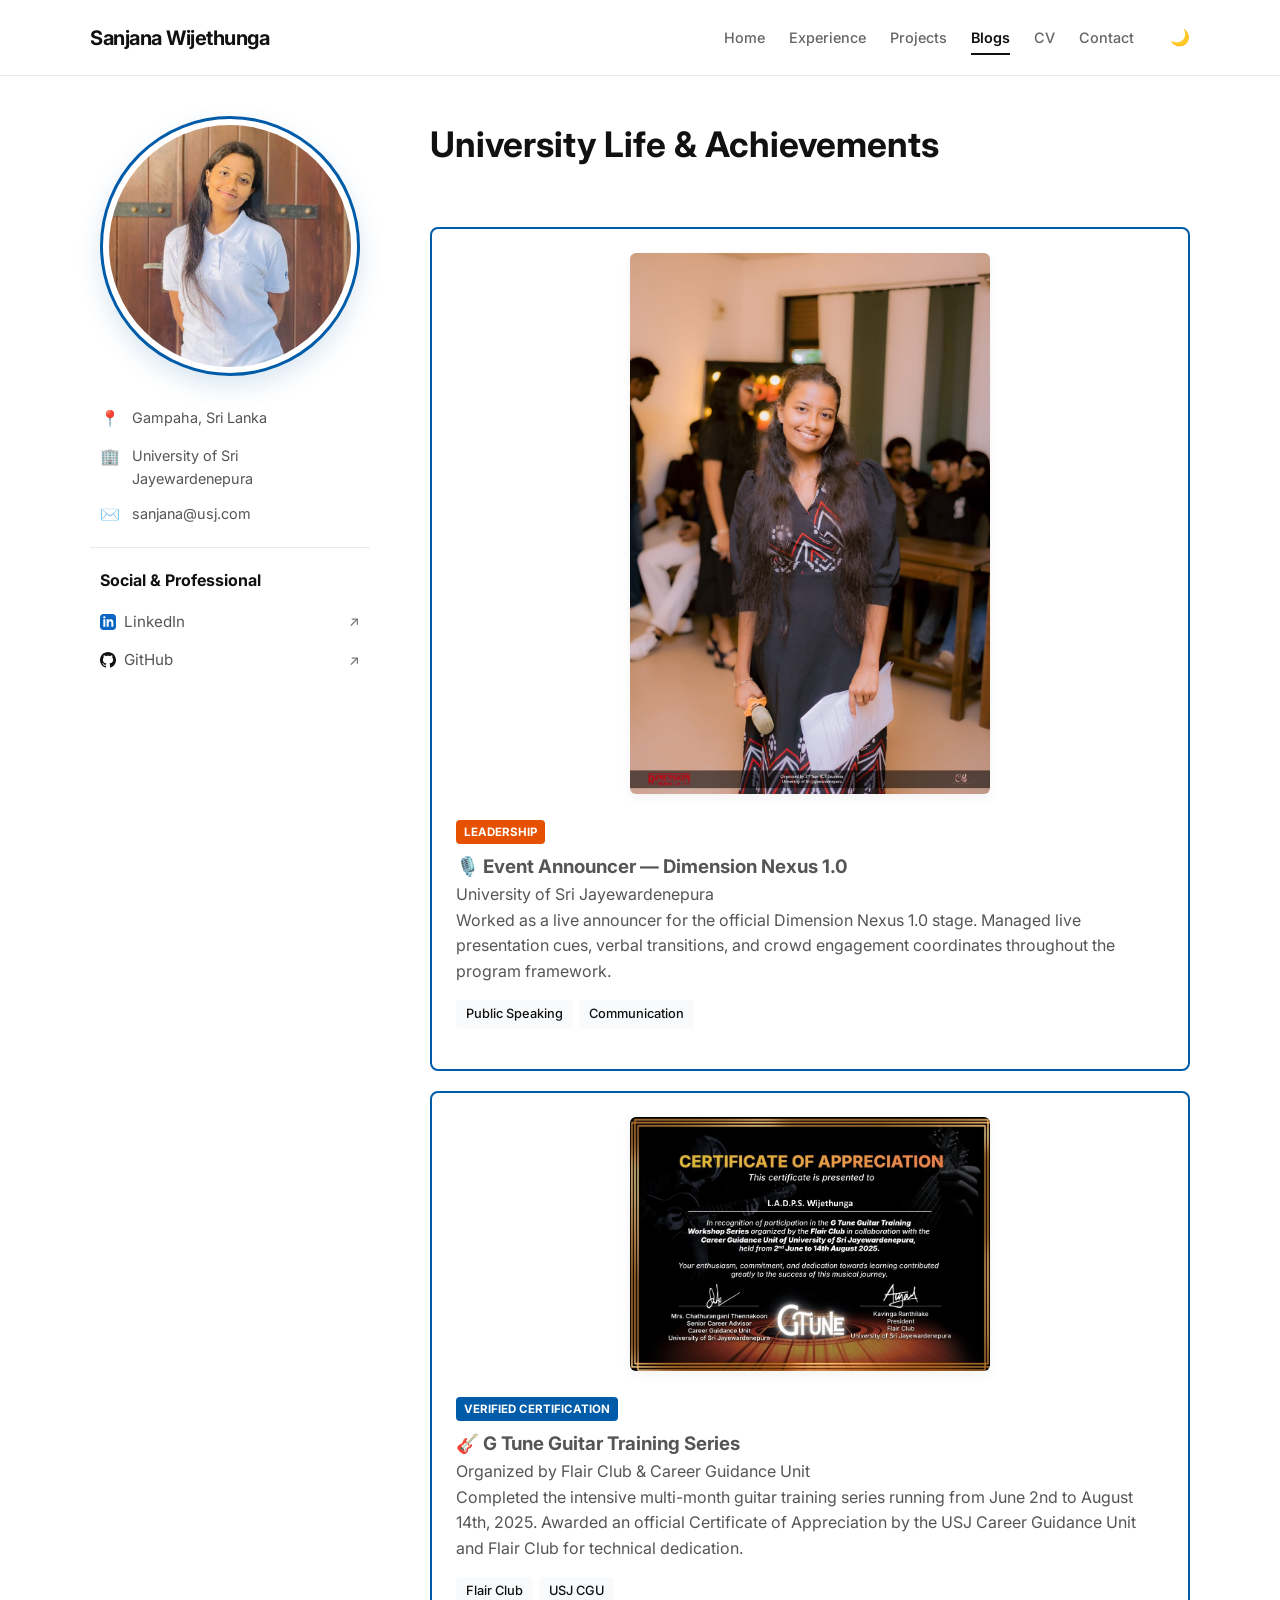
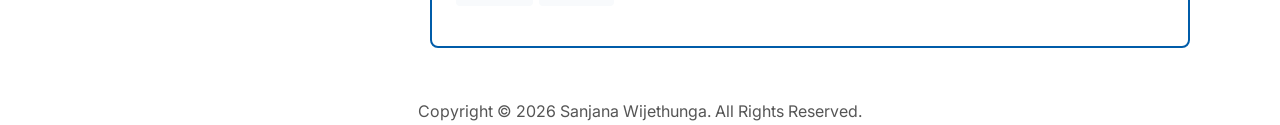
==== commit 4c8c2e9e: "corrected some errors 2" ====
--- a/Blogs.html
+++ b/Blogs.html
@@ -22,10 +22,10 @@
                 <span class="brand-name">Sanjana Wijethunga</span>
             </div>
             <nav class="top-nav">
-                <a href="index.html" class="nav-item active">Home</a>
+                <a href="index.html" class="nav-item">Home</a>
                 <a href="Experience.html" class="nav-item">Experience</a>
                 <a href="Projects.html" class="nav-item">Projects</a>
-                <a href="Blogs.html" class="nav-item">Blogs</a>
+                <a href="Blogs.html" class="nav-item active">Blogs</a>
                 <a href="cv.html" class="nav-item">CV</a>
                 <a href="Contact.html" class="nav-item">Contact</a>
                 <button id="theme-toggle" class="theme-btn">🌙</button>
@@ -38,7 +38,7 @@
         
         <!-- Left Column: Profile Sidebar -->
         <aside class="profile-column">
-            <img src="sanjana1.jpeg" alt="Sanjana" class="profile-img custom-photo-highlight" 
+            <img src="Sanjana1.jpeg" alt="Sanjana" class="profile-img custom-photo-highlight" 
                  onmouseover="this.style.transform='scale(1.03)'; this.style.boxShadow='0 12px 30px rgba(0, 92, 169, 0.25)';"
                  onmouseout="this.style.transform='scale(1)'; this.style.boxShadow='0 10px 25px rgba(0, 92, 169, 0.15)';">
             
@@ -103,7 +103,7 @@
                 <div class="blog-visual-card" style="flex-direction: column; padding-top: 24px; border: 2px solid #005ca9; border-radius: 8px; background-color: #ffffff; margin-bottom: 20px;">
                     <!-- Clean Centered Photo Frame -->
                     <div class="blog-media-side" style="flex: none; width: 360px; max-width: 90%; height: auto; border: none; border-radius: 6px; overflow: hidden; box-shadow: 0 4px 12px rgba(0, 0, 0, 0.05); margin: 0 auto;">
-                        <img src="Announcer.JPEG" alt="Sanjana Announcing at Dimension Xaus 1.0" style="width: 100%; height: auto; display: block; object-fit: contain;">
+                        <img src="Announcer.jpeg" alt="Sanjana Announcing at Dimension Xaus 1.0" style="width: 100%; height: auto; display: block; object-fit: contain;">
                     </div>
                     <!-- Left-Aligned Text Content Block -->
                     <div class="blog-info-side" style="padding: 24px; width: 100%; box-sizing: border-box; text-align: left;">
